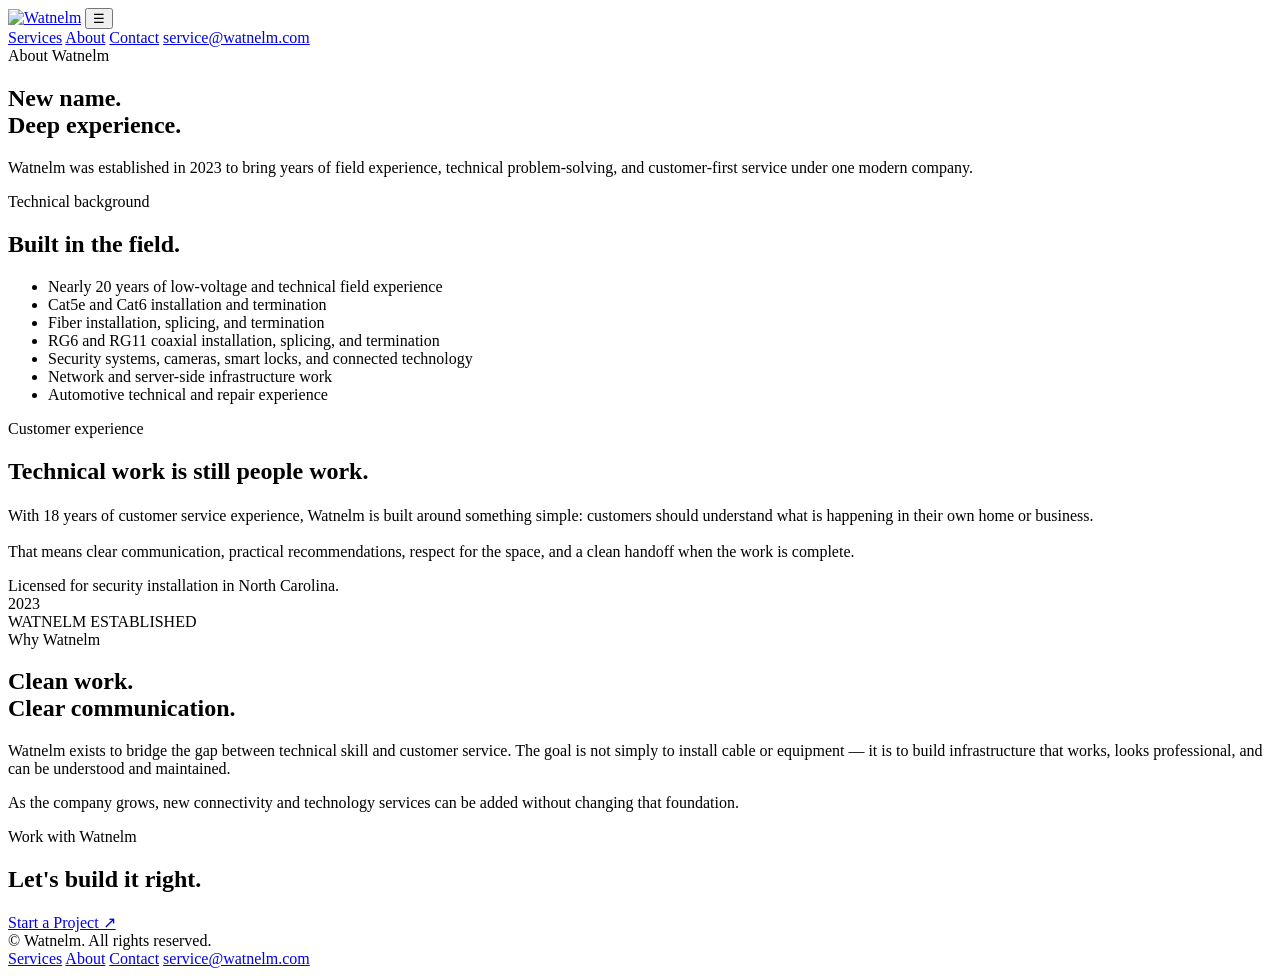
==== about.html @ 1f60ed82 "Add files via upload" ====
<!doctype html>
<html lang="en">
<head>
<meta charset="utf-8">
<meta name="viewport" content="width=device-width,initial-scale=1">
<title>About Watnelm | Experience Behind the Company</title>
<meta name="description" content="Watnelm was established in 2023 and is backed by nearly two decades of hands-on low-voltage, security, telecommunications, technical service, and customer-service experience.">
<link rel="canonical" href="https://watnelm.com/about.html">
<meta name="theme-color" content="#090c10">
<meta property="og:type" content="website">
<meta property="og:title" content="About Watnelm | Experience Behind the Company">
<meta property="og:description" content="Watnelm was established in 2023 and is backed by nearly two decades of hands-on low-voltage, security, telecommunications, technical service, and customer-service experience.">
<meta property="og:url" content="https://watnelm.com/about.html">
<link rel="icon" href="/assets/favicon.svg" type="image/svg+xml">
<link rel="preconnect" href="https://fonts.googleapis.com">
<link rel="preconnect" href="https://fonts.gstatic.com" crossorigin>
<link href="https://fonts.googleapis.com/css2?family=Inter:wght@400;500;600;700;800&family=Space+Grotesk:wght@500;600;700&display=swap" rel="stylesheet">
<link rel="stylesheet" href="/assets/styles.css">
</head>
<body>
<div class="grid-noise" aria-hidden="true"></div>

<header class="site-header">
  <div class="container header-inner">
    <a class="logo" href="/" aria-label="Watnelm home"><img src="/assets/watnelm-logo.svg" alt="Watnelm"></a>
    <button class="menu" aria-label="Toggle navigation" aria-expanded="false">☰</button>
    <nav class="nav" aria-label="Primary navigation">
      <a href="/services.html">Services</a>
      <a href="/about.html">About</a>
      <a href="/contact.html">Contact</a>
      <a class="nav-cta" href="mailto:service@watnelm.com">service@watnelm.com</a>
    </nav>
  </div>
</header>

<main>
<section class="container page-hero reveal">
  <div class="eyebrow">About Watnelm</div>
  <h1>New name.<br><span class="accent">Deep experience.</span></h1>
  <p>Watnelm was established in 2023 to bring years of field experience, technical problem-solving, and customer-first service under one modern company.</p>
</section>

<section class="section">
  <div class="container two-col">
    <article class="list-card reveal">
      <div class="eyebrow">Technical background</div>
      <h2>Built in the field.</h2>
      <ul>
        <li>Nearly 20 years of low-voltage and technical field experience</li>
        <li>Cat5e and Cat6 installation and termination</li>
        <li>Fiber installation, splicing, and termination</li>
        <li>RG6 and RG11 coaxial installation, splicing, and termination</li>
        <li>Security systems, cameras, smart locks, and connected technology</li>
        <li>Network and server-side infrastructure work</li>
        <li>Automotive technical and repair experience</li>
      </ul>
    </article>
    <article class="list-card reveal">
      <div class="eyebrow">Customer experience</div>
      <h2>Technical work is still people work.</h2>
      <p class="muted" style="margin-top:22px">With 18 years of customer service experience, Watnelm is built around something simple: customers should understand what is happening in their own home or business.</p>
      <p class="muted" style="margin-top:18px">That means clear communication, practical recommendations, respect for the space, and a clean handoff when the work is complete.</p>
      <div class="callout">Licensed for security installation in North Carolina.</div>
    </article>
  </div>
</section>

<section class="section">
  <div class="container split reveal">
    <div class="split-visual"><div><div class="big-number">2023</div><div class="muted">WATNELM ESTABLISHED</div></div></div>
    <div class="split-copy">
      <div class="eyebrow">Why Watnelm</div>
      <h2>Clean work.<br><span class="accent">Clear communication.</span></h2>
      <p>Watnelm exists to bridge the gap between technical skill and customer service. The goal is not simply to install cable or equipment — it is to build infrastructure that works, looks professional, and can be understood and maintained.</p>
      <p>As the company grows, new connectivity and technology services can be added without changing that foundation.</p>
    </div>
  </div>
</section>

<section class="container cta reveal">
  <div class="eyebrow">Work with Watnelm</div>
  <h2>Let's build it right.</h2>
  <div class="actions"><a class="btn btn-primary" href="/contact.html">Start a Project ↗</a></div>
</section>
</main>

<footer>
  <div class="container footer-inner">
    <div>© <span data-year></span> Watnelm. All rights reserved.</div>
    <div class="footer-links">
      <a href="/services.html">Services</a>
      <a href="/about.html">About</a>
      <a href="/contact.html">Contact</a>
      <a href="mailto:service@watnelm.com">service@watnelm.com</a>
    </div>
  </div>
</footer>
<script src="/assets/script.js"></script>
</body>
</html>
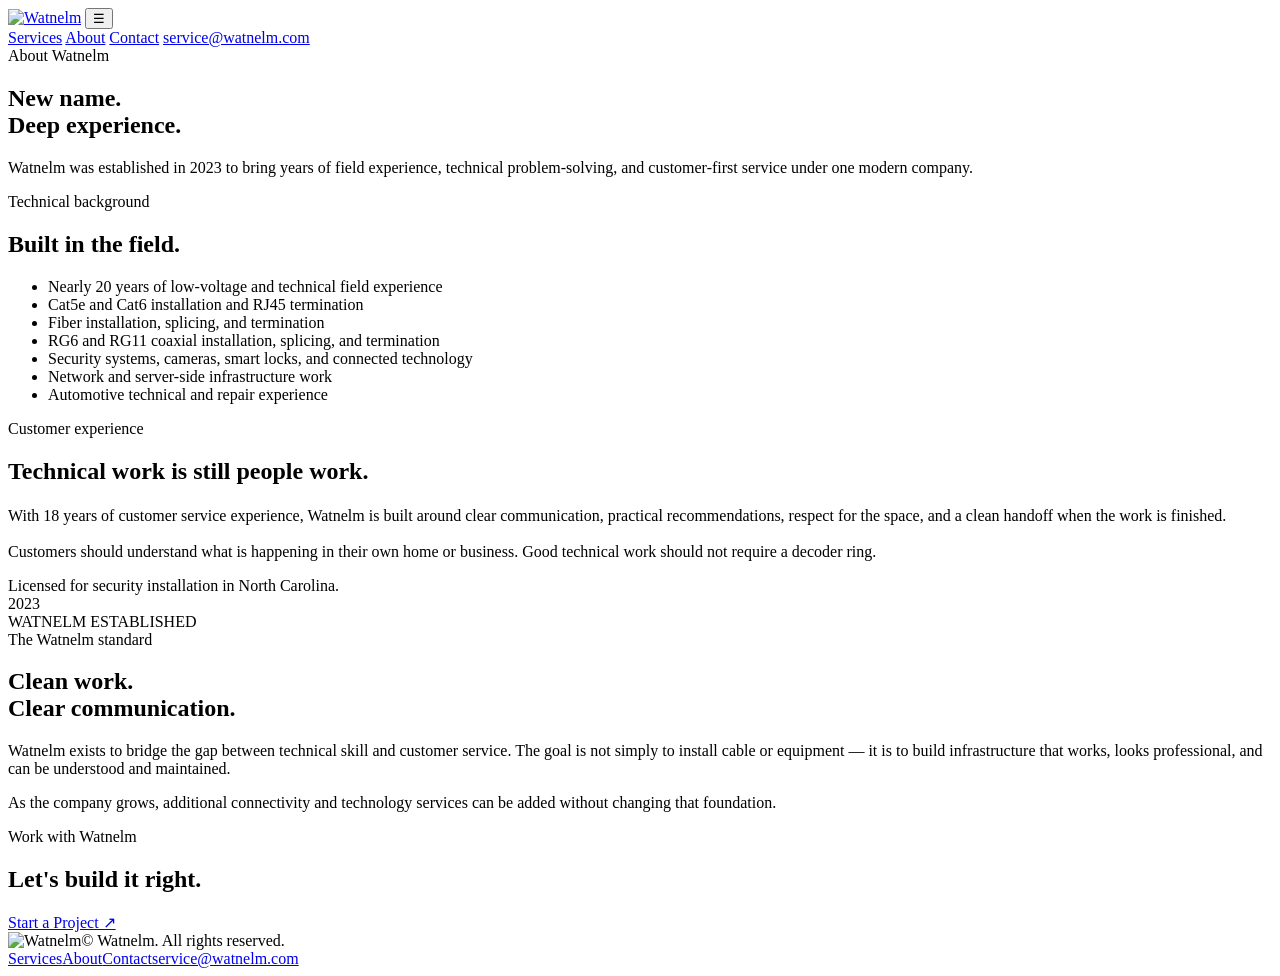
==== commit 51f6252e: "Add files via upload" ====
--- a/about.html
+++ b/about.html
@@ -3,26 +3,29 @@
 <head>
 <meta charset="utf-8">
 <meta name="viewport" content="width=device-width,initial-scale=1">
-<title>About Watnelm | Experience Behind the Company</title>
-<meta name="description" content="Watnelm was established in 2023 and is backed by nearly two decades of hands-on low-voltage, security, telecommunications, technical service, and customer-service experience.">
+<title>About Watnelm | Technical Experience & Customer Service</title>
+<meta name="description" content="Watnelm was established in 2023 and is backed by nearly two decades of technical field experience and 18 years of customer service.">
 <link rel="canonical" href="https://watnelm.com/about.html">
-<meta name="theme-color" content="#090c10">
+<meta name="theme-color" content="#05080d">
 <meta property="og:type" content="website">
-<meta property="og:title" content="About Watnelm | Experience Behind the Company">
-<meta property="og:description" content="Watnelm was established in 2023 and is backed by nearly two decades of hands-on low-voltage, security, telecommunications, technical service, and customer-service experience.">
+<meta property="og:title" content="About Watnelm | Technical Experience & Customer Service">
+<meta property="og:description" content="Watnelm was established in 2023 and is backed by nearly two decades of technical field experience and 18 years of customer service.">
 <meta property="og:url" content="https://watnelm.com/about.html">
-<link rel="icon" href="/assets/favicon.svg" type="image/svg+xml">
+<meta property="og:image" content="https://watnelm.com/assets/watnelm-social.jpg">
+<meta name="twitter:card" content="summary_large_image">
+<link rel="icon" href="/assets/favicon.png" type="image/png">
 <link rel="preconnect" href="https://fonts.googleapis.com">
 <link rel="preconnect" href="https://fonts.gstatic.com" crossorigin>
 <link href="https://fonts.googleapis.com/css2?family=Inter:wght@400;500;600;700;800&family=Space+Grotesk:wght@500;600;700&display=swap" rel="stylesheet">
 <link rel="stylesheet" href="/assets/styles.css">
+<script type="application/ld+json">{"@context": "https://schema.org", "@type": "Organization", "name": "Watnelm", "url": "https://watnelm.com", "email": "service@watnelm.com", "description": "Low-voltage, fiber, coax, networking, server, and security installation services."}</script>
 </head>
 <body>
-<div class="grid-noise" aria-hidden="true"></div>
+<div class="grid-bg" aria-hidden="true"></div><div class="glow" aria-hidden="true"></div>
 
 <header class="site-header">
   <div class="container header-inner">
-    <a class="logo" href="/" aria-label="Watnelm home"><img src="/assets/watnelm-logo.svg" alt="Watnelm"></a>
+    <a href="/" aria-label="Watnelm home"><img class="brand-logo" src="/assets/watnelm-logo.webp" alt="Watnelm"></a>
     <button class="menu" aria-label="Toggle navigation" aria-expanded="false">☰</button>
     <nav class="nav" aria-label="Primary navigation">
       <a href="/services.html">Services</a>
@@ -34,67 +37,20 @@
 </header>
 
 <main>
-<section class="container page-hero reveal">
-  <div class="eyebrow">About Watnelm</div>
-  <h1>New name.<br><span class="accent">Deep experience.</span></h1>
-  <p>Watnelm was established in 2023 to bring years of field experience, technical problem-solving, and customer-first service under one modern company.</p>
-</section>
-
-<section class="section">
-  <div class="container two-col">
-    <article class="list-card reveal">
-      <div class="eyebrow">Technical background</div>
-      <h2>Built in the field.</h2>
-      <ul>
-        <li>Nearly 20 years of low-voltage and technical field experience</li>
-        <li>Cat5e and Cat6 installation and termination</li>
-        <li>Fiber installation, splicing, and termination</li>
-        <li>RG6 and RG11 coaxial installation, splicing, and termination</li>
-        <li>Security systems, cameras, smart locks, and connected technology</li>
-        <li>Network and server-side infrastructure work</li>
-        <li>Automotive technical and repair experience</li>
-      </ul>
-    </article>
-    <article class="list-card reveal">
-      <div class="eyebrow">Customer experience</div>
-      <h2>Technical work is still people work.</h2>
-      <p class="muted" style="margin-top:22px">With 18 years of customer service experience, Watnelm is built around something simple: customers should understand what is happening in their own home or business.</p>
-      <p class="muted" style="margin-top:18px">That means clear communication, practical recommendations, respect for the space, and a clean handoff when the work is complete.</p>
-      <div class="callout">Licensed for security installation in North Carolina.</div>
-    </article>
-  </div>
-</section>
-
-<section class="section">
-  <div class="container split reveal">
-    <div class="split-visual"><div><div class="big-number">2023</div><div class="muted">WATNELM ESTABLISHED</div></div></div>
-    <div class="split-copy">
-      <div class="eyebrow">Why Watnelm</div>
-      <h2>Clean work.<br><span class="accent">Clear communication.</span></h2>
-      <p>Watnelm exists to bridge the gap between technical skill and customer service. The goal is not simply to install cable or equipment — it is to build infrastructure that works, looks professional, and can be understood and maintained.</p>
-      <p>As the company grows, new connectivity and technology services can be added without changing that foundation.</p>
-    </div>
-  </div>
-</section>
-
-<section class="container cta reveal">
-  <div class="eyebrow">Work with Watnelm</div>
-  <h2>Let's build it right.</h2>
-  <div class="actions"><a class="btn btn-primary" href="/contact.html">Start a Project ↗</a></div>
-</section>
+<section class="container page-hero reveal"><div class="eyebrow">About Watnelm</div><h1>New name.<br><span class="blue">Deep experience.</span></h1><p>Watnelm was established in 2023 to bring years of field experience, technical problem-solving, and customer-first service under one modern company.</p></section>
+<section class="section"><div class="container two-col">
+<article class="list-card reveal"><div class="eyebrow">Technical background</div><h2>Built in the field.</h2><ul><li>Nearly 20 years of low-voltage and technical field experience</li><li>Cat5e and Cat6 installation and RJ45 termination</li><li>Fiber installation, splicing, and termination</li><li>RG6 and RG11 coaxial installation, splicing, and termination</li><li>Security systems, cameras, smart locks, and connected technology</li><li>Network and server-side infrastructure work</li><li>Automotive technical and repair experience</li></ul></article>
+<article class="list-card reveal"><div class="eyebrow">Customer experience</div><h2>Technical work is still people work.</h2><p class="muted" style="margin-top:22px">With 18 years of customer service experience, Watnelm is built around clear communication, practical recommendations, respect for the space, and a clean handoff when the work is finished.</p><p class="muted" style="margin-top:18px">Customers should understand what is happening in their own home or business. Good technical work should not require a decoder ring.</p><div class="callout">Licensed for security installation in North Carolina.</div></article>
+</div></section>
+<section class="section"><div class="container split reveal"><div class="split-visual"><div><div class="big-number">2023</div><div class="muted">WATNELM ESTABLISHED</div></div></div><div class="split-copy"><div class="eyebrow">The Watnelm standard</div><h2>Clean work.<br><span class="blue">Clear communication.</span></h2><p>Watnelm exists to bridge the gap between technical skill and customer service. The goal is not simply to install cable or equipment — it is to build infrastructure that works, looks professional, and can be understood and maintained.</p><p>As the company grows, additional connectivity and technology services can be added without changing that foundation.</p></div></div></section>
+<section class="container cta reveal"><div class="eyebrow">Work with Watnelm</div><h2>Let's build it right.</h2><div class="actions"><a class="btn btn-primary" href="/contact.html">Start a Project ↗</a></div></section>
 </main>
 
 <footer>
   <div class="container footer-inner">
-    <div>© <span data-year></span> Watnelm. All rights reserved.</div>
-    <div class="footer-links">
-      <a href="/services.html">Services</a>
-      <a href="/about.html">About</a>
-      <a href="/contact.html">Contact</a>
-      <a href="mailto:service@watnelm.com">service@watnelm.com</a>
-    </div>
+    <div class="footer-brand"><img src="/assets/watnelm-logo.webp" alt="Watnelm"><span>© <span data-year></span> Watnelm. All rights reserved.</span></div>
+    <div class="footer-links"><a href="/services.html">Services</a><a href="/about.html">About</a><a href="/contact.html">Contact</a><a href="mailto:service@watnelm.com">service@watnelm.com</a></div>
   </div>
 </footer>
 <script src="/assets/script.js"></script>
-</body>
-</html>
+</body></html>
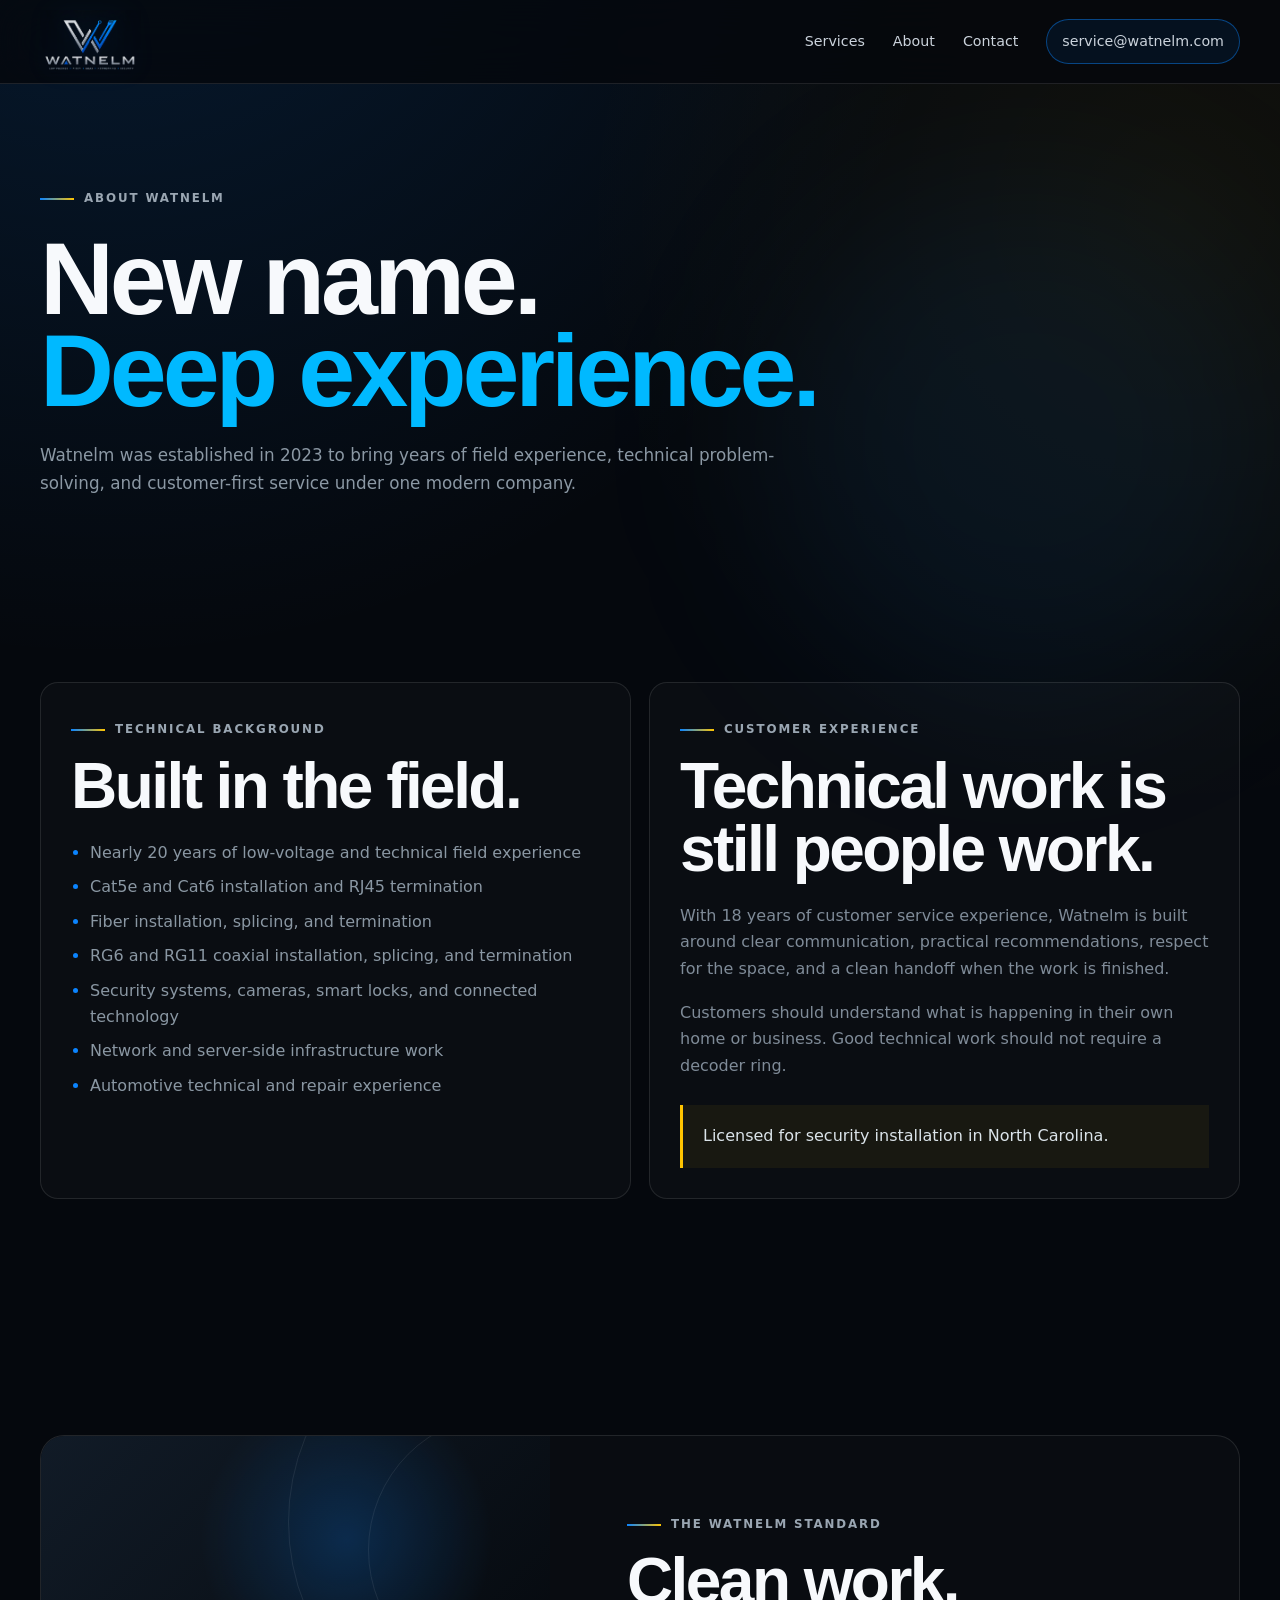
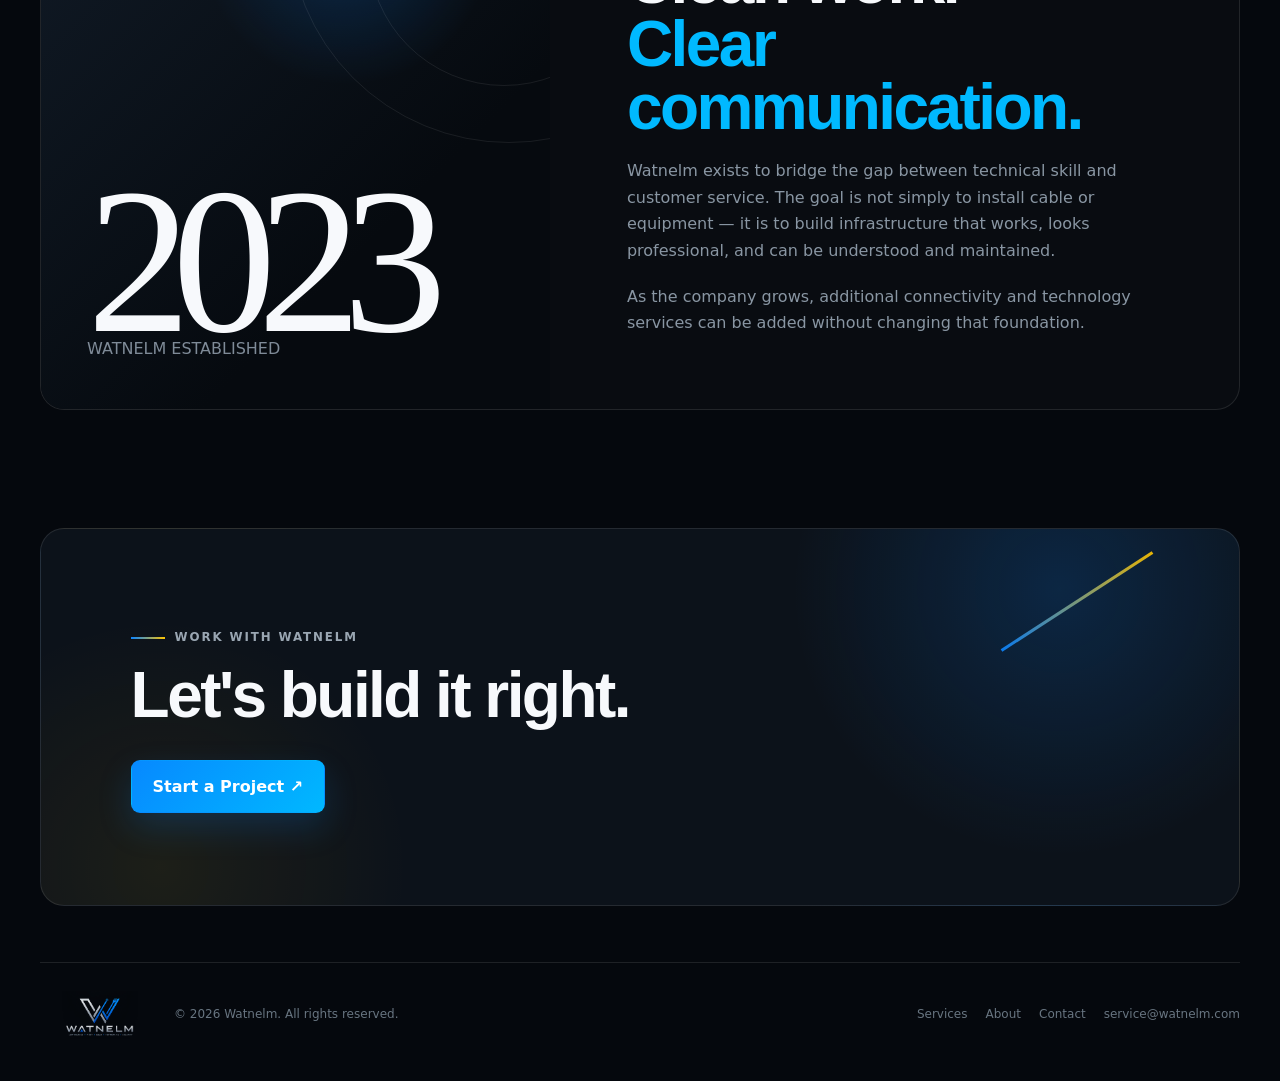
==== commit bf9839e5: "Add files via upload" ====
--- a/about.html
+++ b/about.html
@@ -42,7 +42,7 @@
 <article class="list-card reveal"><div class="eyebrow">Technical background</div><h2>Built in the field.</h2><ul><li>Nearly 20 years of low-voltage and technical field experience</li><li>Cat5e and Cat6 installation and RJ45 termination</li><li>Fiber installation, splicing, and termination</li><li>RG6 and RG11 coaxial installation, splicing, and termination</li><li>Security systems, cameras, smart locks, and connected technology</li><li>Network and server-side infrastructure work</li><li>Automotive technical and repair experience</li></ul></article>
 <article class="list-card reveal"><div class="eyebrow">Customer experience</div><h2>Technical work is still people work.</h2><p class="muted" style="margin-top:22px">With 18 years of customer service experience, Watnelm is built around clear communication, practical recommendations, respect for the space, and a clean handoff when the work is finished.</p><p class="muted" style="margin-top:18px">Customers should understand what is happening in their own home or business. Good technical work should not require a decoder ring.</p><div class="callout">Licensed for security installation in North Carolina.</div></article>
 </div></section>
-<section class="section"><div class="container split reveal"><div class="split-visual"><div><div class="big-number">2023</div><div class="muted">WATNELM ESTABLISHED</div></div></div><div class="split-copy"><div class="eyebrow">The Watnelm standard</div><h2>Clean work.<br><span class="blue">Clear communication.</span></h2><p>Watnelm exists to bridge the gap between technical skill and customer service. The goal is not simply to install cable or equipment — it is to build infrastructure that works, looks professional, and can be understood and maintained.</p><p>As the company grows, additional connectivity and technology services can be added without changing that foundation.</p></div></div></section>
+<section class="section"><div class="container split reveal"><div class="split-visual"><div><div class="big-number year-number">2023</div><div class="muted">WATNELM ESTABLISHED</div></div></div><div class="split-copy"><div class="eyebrow">The Watnelm standard</div><h2>Clean work.<br><span class="blue">Clear communication.</span></h2><p>Watnelm exists to bridge the gap between technical skill and customer service. The goal is not simply to install cable or equipment — it is to build infrastructure that works, looks professional, and can be understood and maintained.</p><p>As the company grows, additional connectivity and technology services can be added without changing that foundation.</p></div></div></section>
 <section class="container cta reveal"><div class="eyebrow">Work with Watnelm</div><h2>Let's build it right.</h2><div class="actions"><a class="btn btn-primary" href="/contact.html">Start a Project ↗</a></div></section>
 </main>
 
--- a/assets/styles.css
+++ b/assets/styles.css
@@ -0,0 +1,64 @@
+:root{
+  --ink:#05080d;
+  --ink-2:#0a0f17;
+  --panel:#0d141e;
+  --panel-2:#111b28;
+  --white:#f7f9fc;
+  --silver:#b6c0ca;
+  --muted:#7f8b98;
+  --line:rgba(255,255,255,.10);
+  --blue:#0b84ff;
+  --blue-2:#00b9ff;
+  --yellow:#ffc400;
+  --green:#23d18b;
+  --radius:22px;
+  --max:1200px;
+  --shadow:0 36px 100px rgba(0,0,0,.44);
+}
+*{box-sizing:border-box}
+html{scroll-behavior:smooth}
+body{
+  margin:0;
+  font-family:Inter,ui-sans-serif,system-ui,-apple-system,BlinkMacSystemFont,"Segoe UI",sans-serif;
+  color:var(--white);
+  background:
+    radial-gradient(circle at 8% -8%,rgba(11,132,255,.16),transparent 28%),
+    radial-gradient(circle at 92% 8%,rgba(255,196,0,.055),transparent 22%),
+    var(--ink);
+  line-height:1.65;
+  overflow-x:hidden;
+}
+a{color:inherit;text-decoration:none}
+img{display:block;max-width:100%}
+button,input,textarea,select{font:inherit}
+.container{width:min(var(--max),calc(100% - 42px));margin:auto}
+.grid-bg{position:fixed;inset:0;pointer-events:none;z-index:-5;opacity:.14;background-image:linear-gradient(rgba(255,255,255,.035) 1px,transparent 1px),linear-gradient(90deg,rgba(255,255,255,.035) 1px,transparent 1px);background-size:68px 68px;mask-image:linear-gradient(to bottom,#000,transparent 78%)}
+.glow{position:fixed;width:520px;height:520px;border-radius:50%;filter:blur(90px);background:rgba(11,132,255,.07);pointer-events:none;z-index:-4;left:60%;top:20%}
+.eyebrow{display:inline-flex;align-items:center;gap:10px;color:#9aa6b2;font-size:.74rem;font-weight:800;letter-spacing:.16em;text-transform:uppercase}.eyebrow:before{content:"";width:34px;height:2px;background:linear-gradient(90deg,var(--blue),var(--yellow))}
+h1,h2,h3{font-family:"Space Grotesk",Inter,sans-serif;letter-spacing:-.04em}
+h1{font-size:clamp(4rem,8vw,8rem);line-height:.9;margin:.24em 0}
+h2{font-size:clamp(2.65rem,5vw,5rem);line-height:.98;margin:.25em 0}
+h3{font-size:1.35rem;margin:.5em 0}
+p{margin:0}.muted{color:var(--muted)}.blue{color:var(--blue-2)}.yellow{color:var(--yellow)}
+.site-header{position:sticky;top:0;z-index:50;height:84px;background:rgba(5,8,13,.82);backdrop-filter:blur(20px);border-bottom:1px solid var(--line)}
+.header-inner{height:100%;display:flex;align-items:center;justify-content:space-between;gap:26px}.brand-logo{width:192px;height:64px;object-fit:contain;object-position:left center;filter:drop-shadow(0 0 14px rgba(11,132,255,.16))}
+.nav{display:flex;align-items:center;gap:28px;color:#cbd3dc;font-size:.89rem}.nav a{transition:.2s}.nav a:hover{color:white}.nav-cta{padding:10px 15px;border:1px solid rgba(11,132,255,.45);border-radius:999px;background:rgba(11,132,255,.08)}
+.menu{display:none;width:46px;height:46px;border:1px solid var(--line);background:#0a1018;color:white;border-radius:50%;cursor:pointer}
+.hero{min-height:calc(100vh - 84px);display:grid;grid-template-columns:1.03fr .97fr;gap:64px;align-items:center;padding:82px 0 72px;position:relative}.hero-copy{position:relative;z-index:2}.hero h1 .line-blue{color:var(--blue-2)}.hero h1 .line-yellow{position:relative}.hero h1 .line-yellow:after{content:"";position:absolute;height:6px;width:38%;left:2%;bottom:-9px;background:var(--yellow);border-radius:999px;box-shadow:0 0 22px rgba(255,196,0,.28)}.lede{max-width:720px;color:#aab5c0;font-size:1.09rem;line-height:1.82;margin-top:32px}.actions{display:flex;gap:13px;flex-wrap:wrap;margin-top:34px}.btn{min-height:53px;padding:0 21px;border-radius:9px;display:inline-flex;align-items:center;justify-content:center;gap:9px;font-weight:800;border:1px solid transparent;transition:.2s}.btn:hover{transform:translateY(-2px)}.btn-primary{background:linear-gradient(135deg,#0789ff,#00b8ff);color:white;box-shadow:0 14px 34px rgba(11,132,255,.19)}.btn-primary:hover{box-shadow:0 18px 42px rgba(11,132,255,.29)}.btn-secondary{border-color:rgba(255,196,0,.45);background:rgba(255,196,0,.06);color:#ffe173}.btn-ghost{border-color:var(--line);background:rgba(255,255,255,.025)}
+.hero-stats{display:grid;grid-template-columns:repeat(3,1fr);gap:22px;margin-top:58px;padding-top:24px;border-top:1px solid var(--line)}.stat strong{display:block;font-family:"Space Grotesk";font-size:1.45rem}.stat span{display:block;margin-top:5px;color:#7f8c99;font-size:.78rem;line-height:1.45}
+.hero-visual{position:relative;min-height:600px;display:flex;align-items:center;justify-content:center}.rack-card{width:min(100%,560px);border:1px solid rgba(255,255,255,.12);border-radius:26px;background:linear-gradient(155deg,rgba(19,31,45,.94),rgba(6,10,16,.98));box-shadow:var(--shadow);overflow:hidden;position:relative}.rack-card:before{content:"";position:absolute;inset:0;background:linear-gradient(130deg,transparent 20%,rgba(11,132,255,.09),transparent 55%);pointer-events:none}.rack-top{height:52px;padding:0 18px;display:flex;align-items:center;justify-content:space-between;border-bottom:1px solid var(--line);color:#6f7d8b;font-size:.67rem;letter-spacing:.15em}.status{color:#d7dee5}.status i{display:inline-block;width:8px;height:8px;background:var(--yellow);border-radius:50%;margin-right:7px;box-shadow:0 0 15px rgba(255,196,0,.7)}.rack-body{padding:28px}.rack-unit{height:74px;border:1px solid rgba(255,255,255,.09);border-radius:10px;background:linear-gradient(180deg,#121c28,#0b1119);margin-bottom:12px;display:grid;grid-template-columns:90px 1fr 64px;gap:16px;align-items:center;padding:0 18px}.rack-unit .label{color:#64717e;font-size:.64rem;letter-spacing:.12em}.ports{display:grid;grid-template-columns:repeat(8,1fr);gap:6px}.port{height:18px;border-radius:3px;background:#081018;border:1px solid rgba(103,167,255,.25);position:relative}.port.live:after{content:"";position:absolute;width:4px;height:4px;border-radius:50%;right:2px;top:2px;background:var(--yellow);box-shadow:0 0 6px var(--yellow)}.meters{display:flex;justify-content:flex-end;gap:5px}.meters i{display:block;width:5px;height:25px;border-radius:999px;background:#1a2632}.meters i:nth-child(2),.meters i:nth-child(4){background:var(--blue)}.meters i:nth-child(5){background:var(--yellow)}
+.cable-zone{padding:8px 28px 30px}.cable-title{display:flex;justify-content:space-between;color:#778491;font-size:.66rem;letter-spacing:.12em;margin-bottom:12px}.rj45{position:relative;border:1px solid rgba(255,255,255,.11);border-radius:14px;background:#080d13;padding:18px 18px 17px;overflow:hidden}.connector{width:100px;height:52px;margin-left:auto;border:1px solid rgba(255,255,255,.2);border-radius:6px 6px 11px 11px;background:linear-gradient(180deg,rgba(255,255,255,.15),rgba(255,255,255,.045));display:grid;grid-template-columns:repeat(8,1fr);gap:3px;padding:8px 9px}.pin{height:19px;border-radius:2px}.pin.wo{background:linear-gradient(90deg,#f0f2ef 45%,#f47c20 45%)}.pin.o{background:#f47c20}.pin.wg{background:linear-gradient(90deg,#f0f2ef 45%,#36a853 45%)}.pin.b{background:#2584d8}.pin.wb{background:linear-gradient(90deg,#f0f2ef 45%,#2584d8 45%)}.pin.g{background:#36a853}.pin.wbr{background:linear-gradient(90deg,#f0f2ef 45%,#8a5736 45%)}.pin.br{background:#8a5736}.wire-path{position:absolute;left:18px;right:125px;top:27px;display:grid;gap:4px}.wire{height:3px;border-radius:999px;transform-origin:left center}.wire:nth-child(1){background:linear-gradient(90deg,#f2f2ed,#f47c20)}.wire:nth-child(2){background:#f47c20}.wire:nth-child(3){background:linear-gradient(90deg,#f2f2ed,#36a853)}.wire:nth-child(4){background:#2584d8}.wire:nth-child(5){background:linear-gradient(90deg,#f2f2ed,#2584d8)}.wire:nth-child(6){background:#36a853}.wire:nth-child(7){background:linear-gradient(90deg,#f2f2ed,#8a5736)}.wire:nth-child(8){background:#8a5736}.rj-note{margin-top:12px;color:#7e8b97;font-size:.68rem;letter-spacing:.08em}.rj-note b{color:#cbd4dc}
+.brand-badge{position:absolute;right:-8px;bottom:24px;width:180px;padding:14px;border:1px solid rgba(255,196,0,.26);background:rgba(8,12,18,.92);border-radius:16px;box-shadow:0 18px 45px rgba(0,0,0,.35)}.brand-badge img{width:100%;height:90px;object-fit:contain}.brand-badge span{display:block;text-align:center;color:#8a96a2;font-size:.64rem;letter-spacing:.14em;margin-top:3px}
+.band{border-block:1px solid var(--line);background:rgba(255,255,255,.022);overflow:hidden}.band-track{white-space:nowrap;width:max-content;padding:14px 0;animation:slide 25s linear infinite;color:#d9e0e6;font-size:.7rem;font-weight:800;letter-spacing:.16em}.band-track span{margin:0 18px}.band-track i{color:var(--yellow);font-style:normal}@keyframes slide{to{transform:translateX(-50%)}}
+.section{padding:118px 0}.section-head{max-width:850px}.section-head>p:last-child{max-width:700px;color:#8d99a5;margin-top:25px}.cards{display:grid;grid-template-columns:repeat(3,1fr);gap:15px;margin-top:58px}.card{min-height:310px;padding:28px;border:1px solid var(--line);border-radius:18px;background:linear-gradient(180deg,rgba(255,255,255,.038),rgba(255,255,255,.014));position:relative;overflow:hidden;transition:.25s}.card:hover{transform:translateY(-6px);border-color:rgba(11,132,255,.5);box-shadow:0 22px 50px rgba(0,0,0,.25)}.card:nth-child(3n+2):hover{border-color:rgba(255,196,0,.35)}.card-num{color:#63707d;font-size:.68rem;font-weight:800;letter-spacing:.16em}.card-icon{font-size:2rem;color:var(--blue-2);margin-top:38px}.card:nth-child(3n+2) .card-icon{color:var(--yellow)}.card p{color:#8895a2;font-size:.92rem;margin-top:10px}.card:after{content:"";position:absolute;left:0;bottom:0;width:0;height:2px;background:linear-gradient(90deg,var(--blue),var(--yellow));transition:.3s}.card:hover:after{width:100%}
+.split{display:grid;grid-template-columns:.85fr 1.15fr;border:1px solid var(--line);border-radius:24px;overflow:hidden;background:rgba(255,255,255,.02)}.split-visual{min-height:570px;display:flex;align-items:flex-end;padding:46px;position:relative;overflow:hidden;background:radial-gradient(circle at 60% 18%,rgba(11,132,255,.22),transparent 26%),linear-gradient(135deg,#111b27,#060a0f 68%)}.split-visual:before,.split-visual:after{content:"";position:absolute;border:1px solid rgba(255,255,255,.08);border-radius:50%}.split-visual:before{width:440px;height:440px;right:-180px;top:-135px}.split-visual:after{width:270px;height:270px;right:-90px;top:-22px}.big-number{font-family:"Space Grotesk";font-size:clamp(8rem,17vw,13rem);line-height:.72;letter-spacing:-.09em}.big-number span{color:var(--blue-2)}.split-copy{padding:72px clamp(30px,6vw,84px);align-self:center}.split-copy p{color:#8996a3;margin-top:20px}.chips{display:flex;flex-wrap:wrap;gap:9px;margin-top:28px}.chip{border:1px solid var(--line);border-radius:999px;padding:9px 12px;font-size:.76rem;color:#c7d0d8}.chip.gold{border-color:rgba(255,196,0,.28);color:#ffe071}.callout{margin-top:26px;padding:18px 20px;border-left:3px solid var(--yellow);background:rgba(255,196,0,.055);color:#dbe4ea}
+.tech-strip{display:grid;grid-template-columns:repeat(5,1fr);gap:1px;margin-top:58px;border:1px solid var(--line);border-radius:18px;overflow:hidden;background:var(--line)}.tech-item{background:#0a1018;padding:24px}.tech-item b{display:block;font-family:"Space Grotesk";font-size:1rem}.tech-item span{color:#6f7d8b;font-size:.75rem}.tech-item i{display:block;width:24px;height:3px;background:var(--blue);margin-bottom:20px}.tech-item:nth-child(even) i{background:var(--yellow)}
+.two-col{display:grid;grid-template-columns:1fr 1fr;gap:18px}.list-card{border:1px solid var(--line);border-radius:18px;padding:30px;background:rgba(255,255,255,.022)}.list-card ul{padding-left:19px;color:#8a97a3;margin:22px 0 0}.list-card li{margin:8px 0}.list-card li::marker{color:var(--blue)}
+.cta{margin:0 auto 28px;padding:92px clamp(28px,7vw,92px);border:1px solid var(--line);border-radius:24px;background:radial-gradient(circle at 85% 16%,rgba(11,132,255,.18),transparent 25%),radial-gradient(circle at 10% 90%,rgba(255,196,0,.07),transparent 22%),#0c121a;position:relative;overflow:hidden}.cta:after{content:"";position:absolute;width:180px;height:3px;background:linear-gradient(90deg,var(--blue),var(--yellow));right:6%;top:19%;transform:rotate(-33deg);opacity:.9}.cta p{max-width:700px;color:#8996a3;margin-top:22px}
+footer{padding:28px 0 42px;color:#687581;font-size:.75rem}.footer-inner{display:flex;align-items:center;justify-content:space-between;gap:24px;border-top:1px solid var(--line);padding-top:28px}.footer-brand{display:flex;align-items:center;gap:14px}.footer-brand img{width:120px;height:48px;object-fit:contain}.footer-links{display:flex;gap:18px;flex-wrap:wrap}
+.page-hero{padding:98px 0 66px}.page-hero p{max-width:780px;color:#8b98a4;font-size:1.05rem;margin-top:24px}.detail-grid{display:grid;grid-template-columns:repeat(2,1fr);gap:16px;margin-top:52px}.detail{padding:30px;border:1px solid var(--line);border-radius:18px;background:rgba(255,255,255,.022)}.detail ul{color:#8794a0;padding-left:18px}.detail li{margin:8px 0}.detail li::marker{color:var(--yellow)}
+.contact-grid{display:grid;grid-template-columns:.82fr 1.18fr;gap:22px}.contact-panel{border:1px solid var(--line);border-radius:20px;padding:30px;background:rgba(255,255,255,.022)}.contact-panel .email{font-size:1.25rem;font-weight:800;color:var(--blue-2);word-break:break-word}.form{display:grid;gap:14px}label{font-size:.78rem;color:#c6d0d9}input,textarea,select{width:100%;border:1px solid var(--line);background:#080d13;color:white;border-radius:10px;padding:13px 14px;outline:none}input:focus,textarea:focus,select:focus{border-color:rgba(11,132,255,.62);box-shadow:0 0 0 3px rgba(11,132,255,.08)}textarea{min-height:160px;resize:vertical}.small{font-size:.75rem;color:#74808a}
+.reveal{opacity:0;transform:translateY(20px);transition:.7s cubic-bezier(.2,.8,.2,1)}.reveal.visible{opacity:1;transform:none}
+@media(max-width:980px){.hero{grid-template-columns:1fr}.hero-visual{min-height:auto}.rack-card{max-width:720px}.cards{grid-template-columns:repeat(2,1fr)}.split,.contact-grid{grid-template-columns:1fr}.split-visual{min-height:400px}.tech-strip{grid-template-columns:repeat(2,1fr)}.two-col{grid-template-columns:1fr}}
+@media(max-width:760px){.site-header{height:76px}.header-inner{height:76px}.brand-logo{width:150px;height:55px}.menu{display:block}.nav{position:fixed;top:76px;left:18px;right:18px;display:grid;gap:0;padding:10px;background:#0a1018;border:1px solid var(--line);border-radius:16px;opacity:0;transform:translateY(-8px);pointer-events:none;transition:.2s}.nav.open{opacity:1;transform:none;pointer-events:auto}.nav a{padding:13px;border-bottom:1px solid var(--line)}.nav a:last-child{border-bottom:0}.hero{padding:62px 0}.hero-stats,.cards,.detail-grid,.tech-strip{grid-template-columns:1fr}.rack-unit{grid-template-columns:70px 1fr}.rack-unit .meters{display:none}.wire-path{right:112px}.connector{width:86px}.brand-badge{display:none}.section{padding:88px 0}.split-copy{padding:50px 27px}.footer-inner{align-items:flex-start;flex-direction:column}.cta:after{display:none}}
+@media(prefers-reduced-motion:reduce){*{scroll-behavior:auto!important;animation-duration:.001ms!important;transition-duration:.001ms!important}.reveal{opacity:1;transform:none}}
